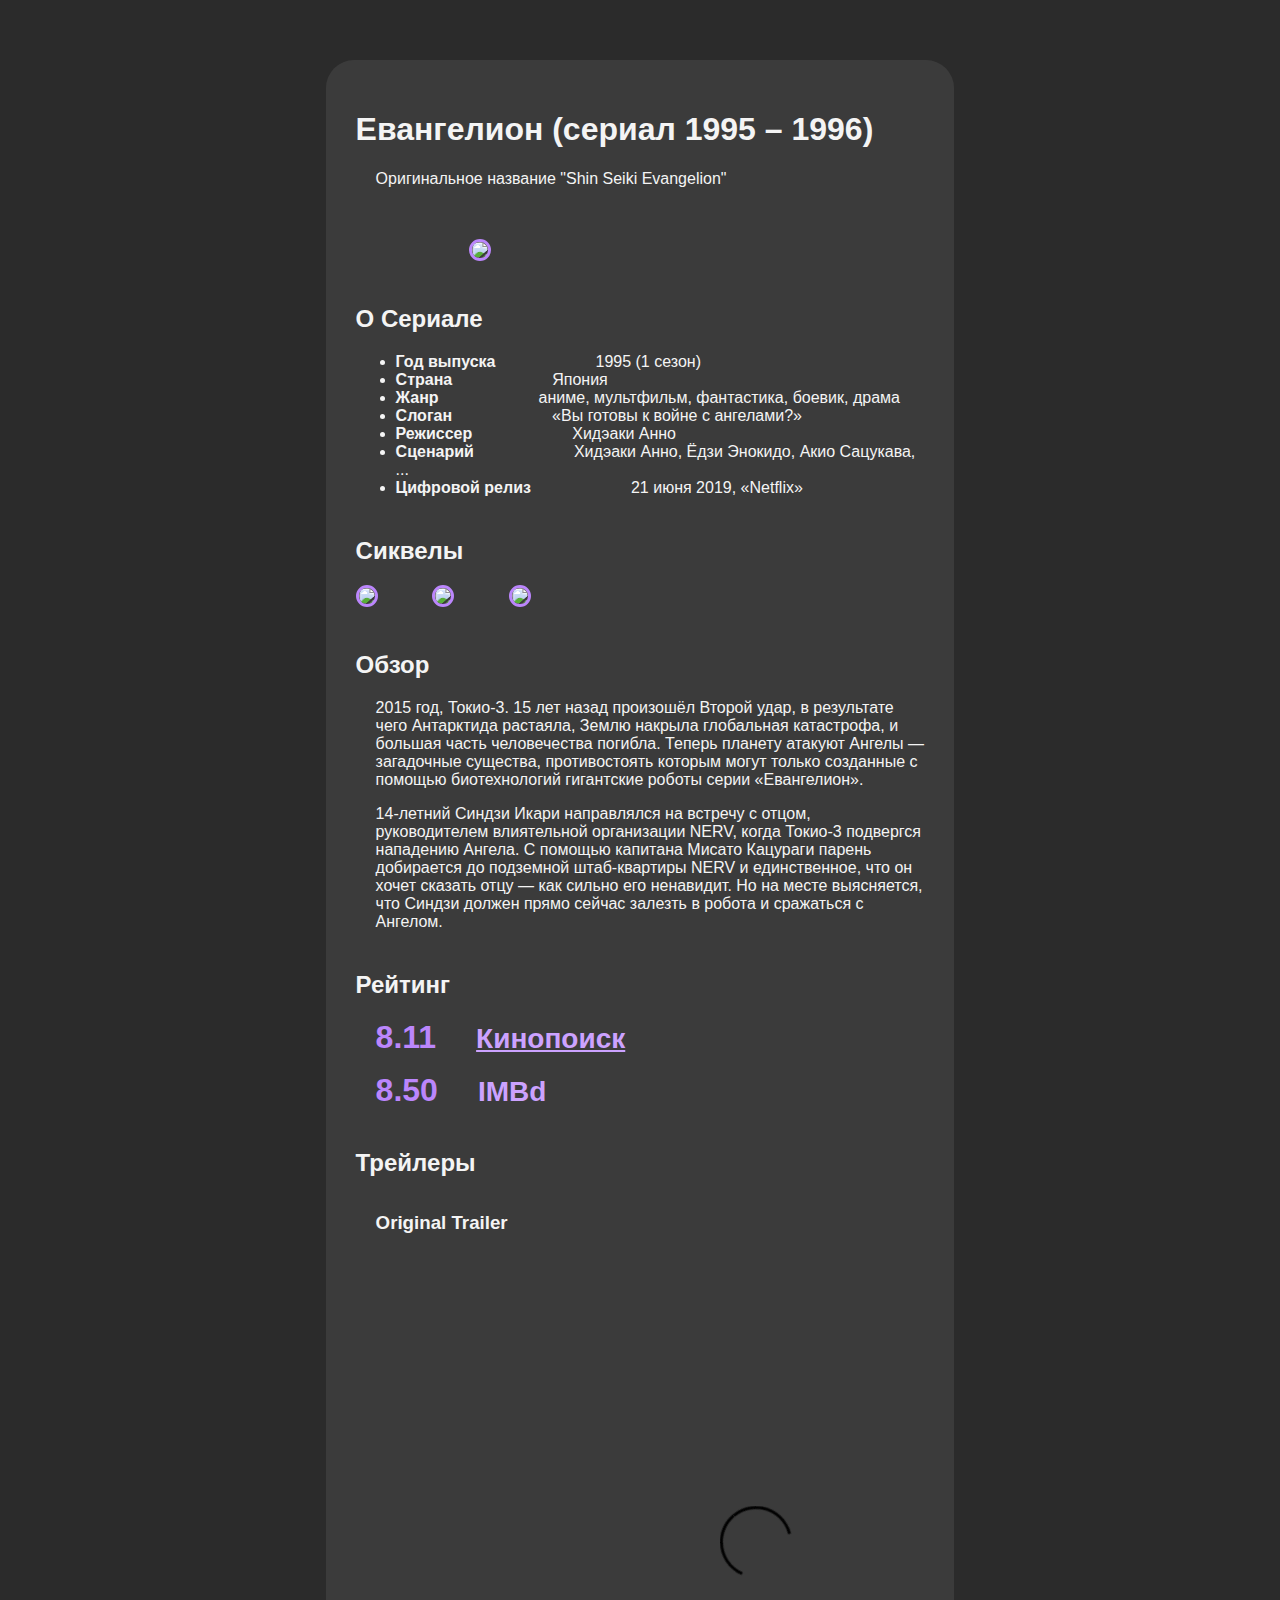
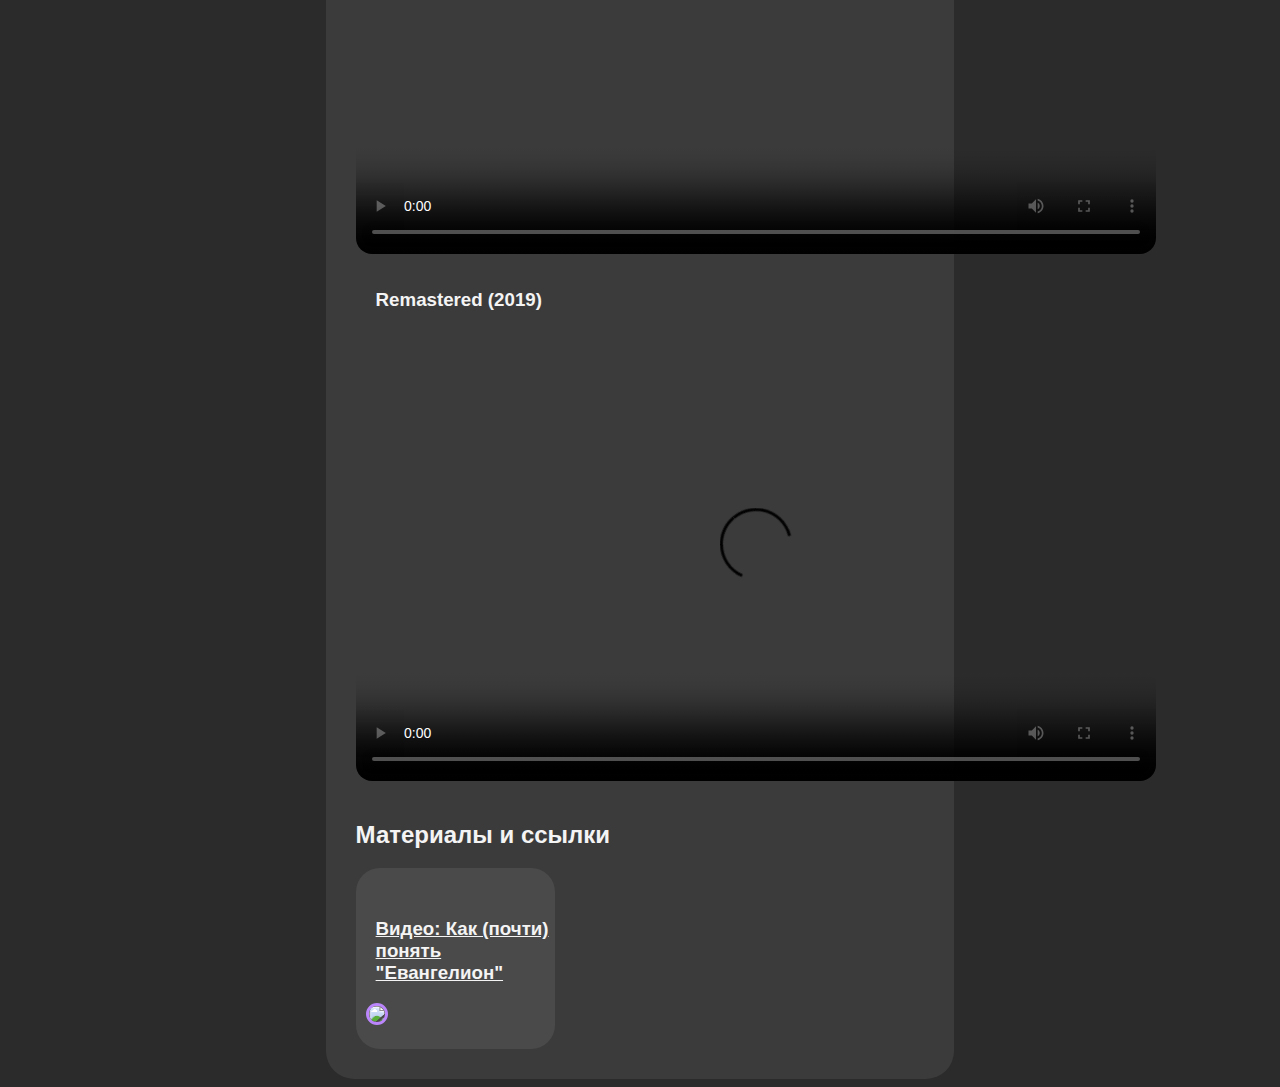
==== bebra.html @ 30009f8c "Add files via upload" ====
<!DOCTYPE html>
<html>
<head>
	<meta charset="utf-8">
	<title>Neon Genesis Evangelion</title>
	<link href="NiceBebra.css" rel="stylesheet">
</head>
<body>
	<div class="main">
		<h1>Евангелион (сериал 1995 – 1996)</h1>
		<p>Оригинальное название "Shin Seiki Evangelion"</p>

		<img src="media/poster.jpg" class="poster">

		<h2>О Сериале</h2>
		<ul>
			<li><b>Год выпуска</b><span class="listr">1995 (1 сезон)</span></li>
			<li><b>Страна</b><span class="listr">Япония</span></li>
			<li><b>Жанр</b><span class="listr">аниме, мультфильм, фантастика, боевик, драма</span></li>
			<li><b>Слоган</b><span class="listr">«Вы готовы к войне с ангелами?»</span></li>
			<li><b>Режиссер</b><span class="listr">Хидэаки Анно</span></li>
			<li><b>Сценарий</b><span class="listr">Хидэаки Анно, Ёдзи Энокидо, Акио Сацукава, ...</span></li>
			<li><b>Цифровой релиз</b><span class="listr">21 июня 2019, «Netflix»</span></li>
		</ul>

		<h2>Сиквелы</h2>
		<a href=""><img src="media/poster2.jpg" class="miniposter"></a>
		<a href=""><img src="media/poster3.jpg" class="miniposter"></a>
		<a href=""><img src="media/poster4.jpg" class="miniposter"></a>

		<h2>Обзор</h2>
		<p>
			2015 год, Токио-3. 15 лет назад произошёл Второй удар, в результате чего Антарктида растаяла, Землю накрыла глобальная катастрофа, и большая часть человечества погибла. Теперь планету атакуют Ангелы — загадочные существа, противостоять которым могут только созданные с помощью биотехнологий гигантские роботы серии «Евангелион».
		</p>
		<p>
			14-летний Синдзи Икари направлялся на встречу с отцом, руководителем влиятельной организации NERV, когда Токио-3 подвергся нападению Ангела. С помощью капитана Мисато Кацураги парень добирается до подземной штаб-квартиры NERV и единственное, что он хочет сказать отцу — как сильно его ненавидит. Но на месте выясняется, что Синдзи должен прямо сейчас залезть в робота и сражаться с Ангелом.
		</p>

		<h2>Рейтинг</h2>
		<p>
			<span class="rate">8.11</span><a href="https://www.kinopoisk.ru/series/95323/" class="l">Кинопоиск</a>
		</p>
		<p>
			<span class="rate">8.50</span><span class="l">IMBd</span>
		</p>

		<h2>Трейлеры</h2>
		<h3>Original Trailer</h3>
		<video width="800" height="600" autoplay controls loop poster="media/T1p.jpg">
	        <source src="media/Trailer1.mp4">
	    </video>
    	<h3>Remastered (2019)</h3>
	    <video width="800" height="450" autoplay controls loop poster="media/T2p.jpg">
	        <source src="media/Trailer2.mp4">
	    </video>
	    <h2>Материалы и ссылки</h2>
	    <div class="extra">
	    	<a href="https://youtu.be/eKX9UEnD5ug" target="_blank" class="nl">
			    <h3>Видео: Как (почти) понять "Евангелион"</h3>
			    <img src="media/ExPoster.jpg" class="exposter">
			</a>
	    </div>
	</div>
</body>
</html>
---- NiceBebra.css ----
body{
	background-color: #2B2B2B;
	color: #F4F4F4;
	font-family: sans-serif;
}
h2{
	margin-top: 40px;
}
h3{
	margin-top: 35px;
	margin-left: 20px;
	font-weight: bolder;
}
p{
	margin-left: 20px;
}

.main{
	width: 45%;
	margin-top: 60px;
	margin-right: auto;
	margin-left: auto;
	padding: 30px;
	background-color: rgba(255, 255, 255, 0.08);
	border-radius: 28px;
}
.poster{
	width: 60%;
	margin-left: 20%;
	margin-top: 35px;
	border-radius: 24px;
	border: solid 3px #BB86FC;
}

.listr{
	margin-left: 100px;
}
.miniposter{
	width: 20%;
	margin-right: 50px;
	border-radius: 14px;
	border: solid 3px #BB86FC;
}
.miniposter:hover{
	border-color: #CCA2FF;
}

.rate{
	color: #BB86FC;
	font-weight: bolder;
	font-size: 32px;
}

.l{
	color: #CCA2FF;
	margin-left: 40px;
	font-size: 28px;
	font-weight: bold;
}
video{
	display: block;
	margin-top: 20px;
	margin-left: auto;
	margin-right: auto;
	border-radius: 16px;
}
.exposter{
	width: 90%;
	border-radius: 20px;
	border: solid 3px #BB86FC;
	margin-left: 5%;
	margin-right: 5%;
}
.extra{
	width: 35%;
	background-color: rgba(255, 255, 255, 0.08);
	border-radius: 24px;
	padding-top: 15px;
	padding-bottom: 20px;
}
.extra:hover{
	background-color: rgba(255, 255, 255, 0.12);
}
.nl{
	font-style: normal;
	color: #F4F4F4;
}
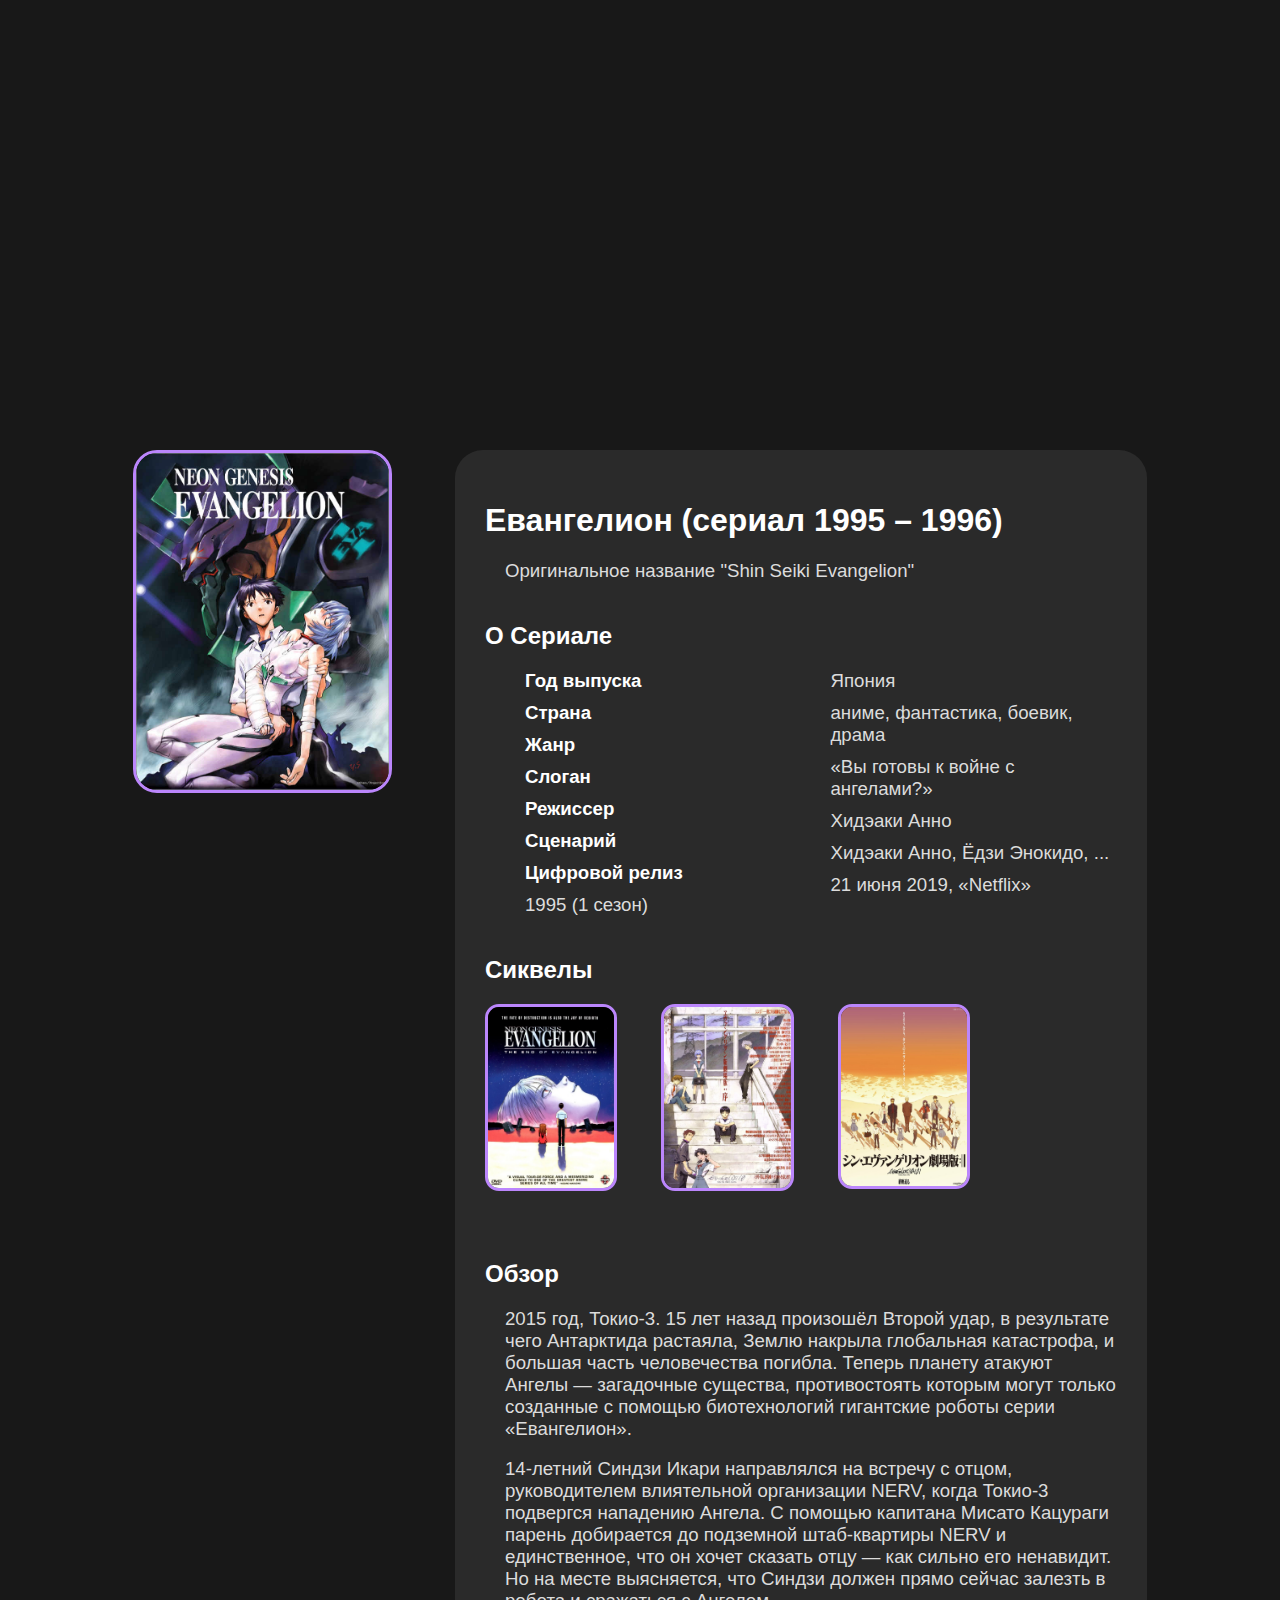
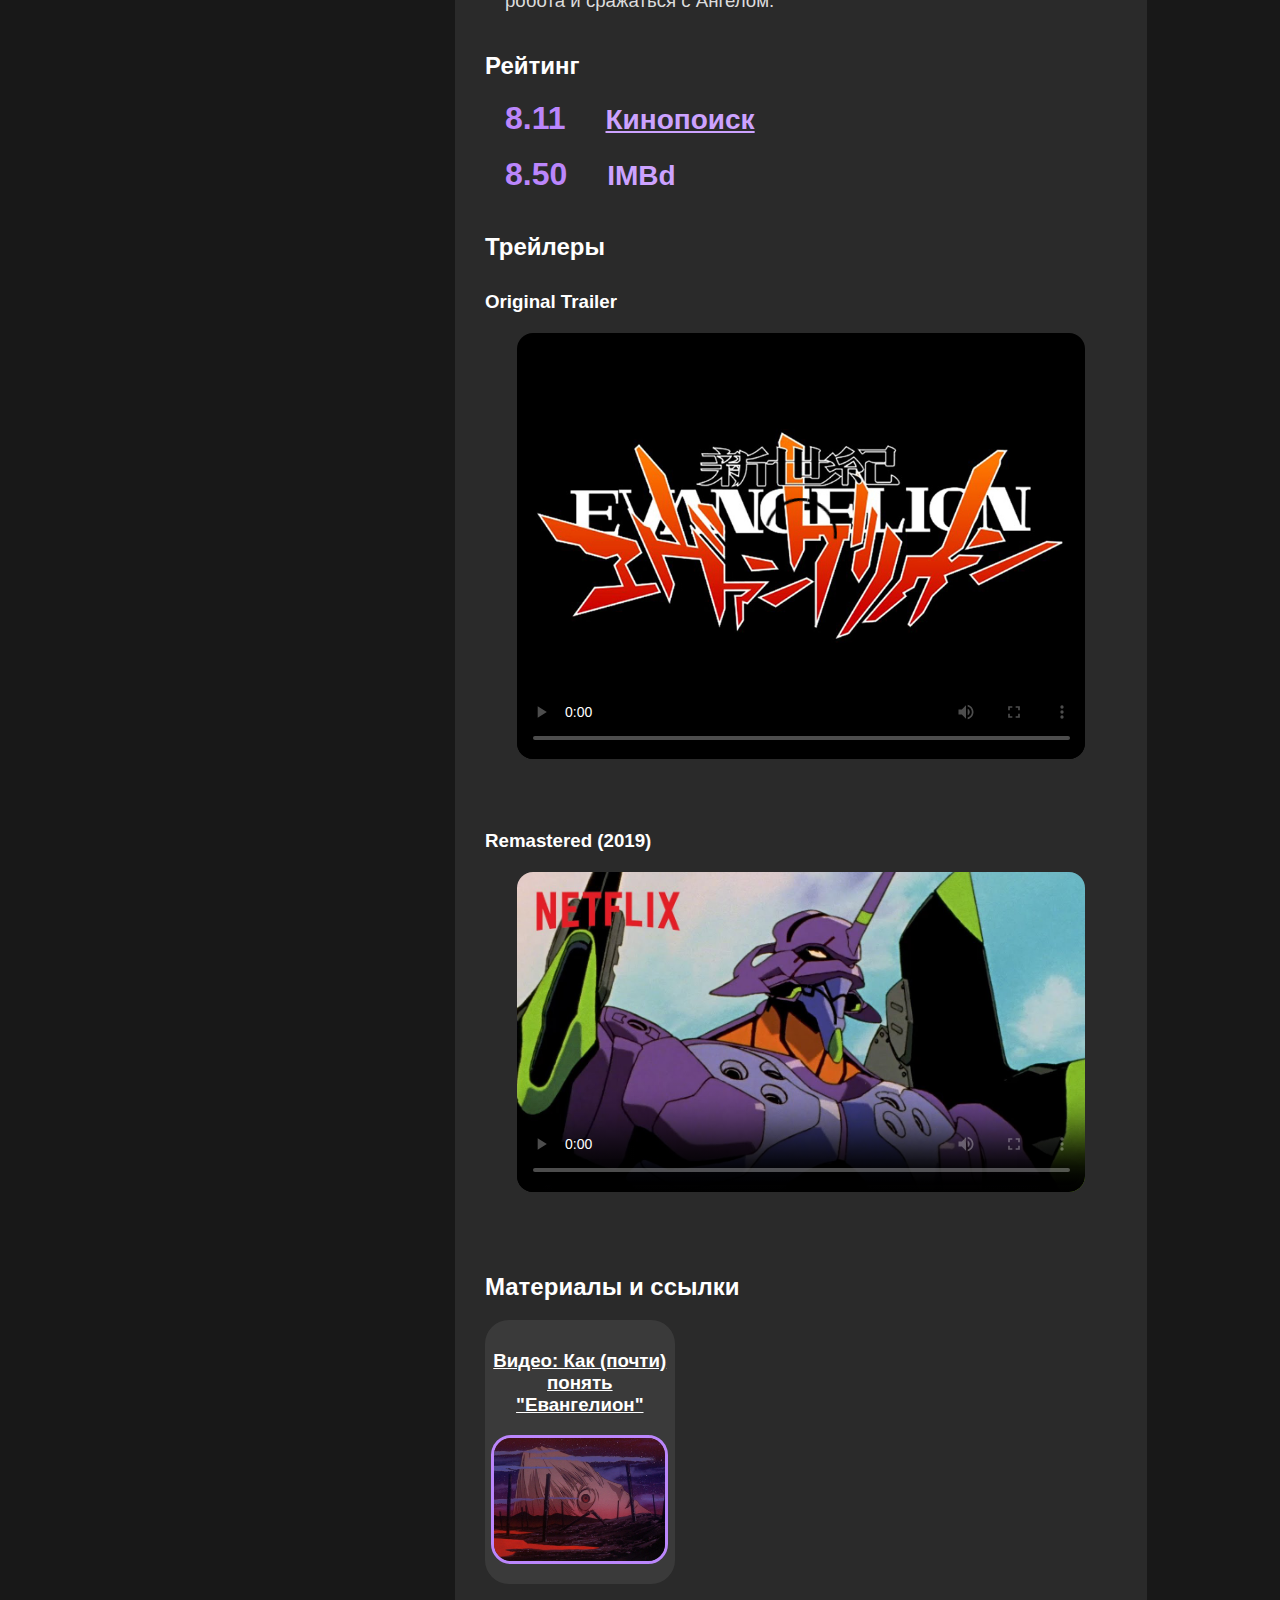
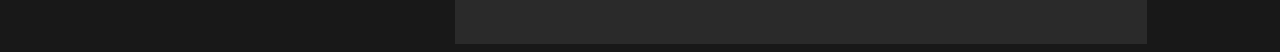
==== commit b7200f0d: "/media" ====
--- a/bebra.html
+++ b/bebra.html
@@ -6,60 +6,81 @@
 	<link href="NiceBebra.css" rel="stylesheet">
 </head>
 <body>
-	<div class="main">
-		<h1>Евангелион (сериал 1995 – 1996)</h1>
-		<p>Оригинальное название "Shin Seiki Evangelion"</p>
-
+	<div class="M">
 		<img src="media/poster.jpg" class="poster">
 
-		<h2>О Сериале</h2>
-		<ul>
-			<li><b>Год выпуска</b><span class="listr">1995 (1 сезон)</span></li>
-			<li><b>Страна</b><span class="listr">Япония</span></li>
-			<li><b>Жанр</b><span class="listr">аниме, мультфильм, фантастика, боевик, драма</span></li>
-			<li><b>Слоган</b><span class="listr">«Вы готовы к войне с ангелами?»</span></li>
-			<li><b>Режиссер</b><span class="listr">Хидэаки Анно</span></li>
-			<li><b>Сценарий</b><span class="listr">Хидэаки Анно, Ёдзи Энокидо, Акио Сацукава, ...</span></li>
-			<li><b>Цифровой релиз</b><span class="listr">21 июня 2019, «Netflix»</span></li>
-		</ul>
+		<div class="main">
+			<h1>Евангелион (сериал 1995 – 1996)</h1>
+			<p>Оригинальное название "Shin Seiki Evangelion"</p>
 
-		<h2>Сиквелы</h2>
-		<a href=""><img src="media/poster2.jpg" class="miniposter"></a>
-		<a href=""><img src="media/poster3.jpg" class="miniposter"></a>
-		<a href=""><img src="media/poster4.jpg" class="miniposter"></a>
+			<h2>О Сериале</h2>
+			<ul>
+				<li><b>Год выпуска</b></li>
+				<li><b>Страна</b></li>
+				<li><b>Жанр</b></li>
+				<li><b>Слоган</b></li>
+				<li><b>Режиссер</b></li>
+				<li><b>Сценарий</b></li>
+				<li><b>Цифровой релиз</b></li>
+				<li>1995 (1 сезон)</li>
+				<li>Япония</li>
+				<li>аниме, фантастика, боевик, драма</li>
+				<li>«Вы готовы к войне с ангелами?»</li>
+				<li>Хидэаки Анно</li>
+				<li>Хидэаки Анно, Ёдзи Энокидо, ...</li>
+				<li>21 июня 2019, «Netflix»</li>
+			</ul>
 
-		<h2>Обзор</h2>
-		<p>
-			2015 год, Токио-3. 15 лет назад произошёл Второй удар, в результате чего Антарктида растаяла, Землю накрыла глобальная катастрофа, и большая часть человечества погибла. Теперь планету атакуют Ангелы — загадочные существа, противостоять которым могут только созданные с помощью биотехнологий гигантские роботы серии «Евангелион».
-		</p>
-		<p>
-			14-летний Синдзи Икари направлялся на встречу с отцом, руководителем влиятельной организации NERV, когда Токио-3 подвергся нападению Ангела. С помощью капитана Мисато Кацураги парень добирается до подземной штаб-квартиры NERV и единственное, что он хочет сказать отцу — как сильно его ненавидит. Но на месте выясняется, что Синдзи должен прямо сейчас залезть в робота и сражаться с Ангелом.
-		</p>
+			<h2>Сиквелы</h2>
+			<div class="siq">
+				<a href="" class="miniposter"><img class="mp" src="media/poster2.jpg"></a>
+				<a href="" class="miniposter"><img class="mp" src="media/poster3.jpg"></a>
+				<a href="" class="miniposter"><img class="mp" src="media/poster4.jpg"></a>
+			</div>
 
-		<h2>Рейтинг</h2>
-		<p>
-			<span class="rate">8.11</span><a href="https://www.kinopoisk.ru/series/95323/" class="l">Кинопоиск</a>
-		</p>
-		<p>
-			<span class="rate">8.50</span><span class="l">IMBd</span>
-		</p>
+			<h2>Обзор</h2>
+			<p>
+				2015 год, Токио-3. 15 лет назад произошёл Второй удар, в результате чего Антарктида растаяла, Землю накрыла глобальная катастрофа, и большая часть человечества погибла. Теперь планету атакуют Ангелы — загадочные существа, противостоять которым могут только созданные с помощью биотехнологий гигантские роботы серии «Евангелион».
+			</p>
+			<p>
+				14-летний Синдзи Икари направлялся на встречу с отцом, руководителем влиятельной организации NERV, когда Токио-3 подвергся нападению Ангела. С помощью капитана Мисато Кацураги парень добирается до подземной штаб-квартиры NERV и единственное, что он хочет сказать отцу — как сильно его ненавидит. Но на месте выясняется, что Синдзи должен прямо сейчас залезть в робота и сражаться с Ангелом.
+			</p>
 
-		<h2>Трейлеры</h2>
-		<h3>Original Trailer</h3>
-		<video width="800" height="600" autoplay controls loop poster="media/T1p.jpg">
-	        <source src="media/Trailer1.mp4">
-	    </video>
-    	<h3>Remastered (2019)</h3>
-	    <video width="800" height="450" autoplay controls loop poster="media/T2p.jpg">
-	        <source src="media/Trailer2.mp4">
-	    </video>
-	    <h2>Материалы и ссылки</h2>
-	    <div class="extra">
-	    	<a href="https://youtu.be/eKX9UEnD5ug" target="_blank" class="nl">
-			    <h3>Видео: Как (почти) понять "Евангелион"</h3>
-			    <img src="media/ExPoster.jpg" class="exposter">
-			</a>
-	    </div>
+			<h2>Рейтинг</h2>
+			<p>
+				<span class="rate">8.11</span><a href="https://www.kinopoisk.ru/series/95323/" class="l">Кинопоиск</a>
+			</p>
+			<p>
+				<span class="rate">8.50</span><span class="l">IMBd</span>
+			</p>
+
+			<h2>Трейлеры</h2>
+			<h3>Original Trailer</h3>
+
+			<video width="90%" autoplay controls loop poster="media/T1p.jpg">
+		        <source src="media/Trailer1.mp4">
+		    </video>
+		    <p> </p>
+
+	    	<h3>Remastered (2019)</h3>
+
+		    <video width="90%" autoplay controls loop poster="media/T2p.jpg">
+		        <source src="media/Trailer2.mp4">
+		    </video>
+		    <p> </p>
+
+		    <h2>Материалы и ссылки</h2>
+		    <div class="extraP">
+
+			    <div class="extra">
+			    	<a href="https://youtu.be/eKX9UEnD5ug" target="_blank" class="nl">
+
+					    <h3>Видео: Как (почти) понять "Евангелион"</h3>
+					    <img src="media/ExPoster.jpg" class="exposter">
+					</a>
+			    </div>
+			</div>
+		</div>
 	</div>
 </body>
 </html>--- a/NiceBebra.css
+++ b/NiceBebra.css
@@ -1,47 +1,91 @@
 body{
-	background-color: #2B2B2B;
-	color: #F4F4F4;
+	background-color: #181818;
+	color: #fff;
 	font-family: sans-serif;
+	background-image: url(media/Header.jpg);
+	background-repeat: no-repeat;
+	background-size: 100%;
 }
-h2{
+
+h2 {
 	margin-top: 40px;
 }
-h3{
-	margin-top: 35px;
-	margin-left: 20px;
+
+h3 {
+	margin-top: 30px;
 	font-weight: bolder;
 }
-p{
+
+p {
 	margin-left: 20px;
+	color: #dcdcdc;
+	font-size: 14pt;
 }
 
-.main{
-	width: 45%;
-	margin-top: 60px;
-	margin-right: auto;
-	margin-left: auto;
+b {
+	color: #fff;
+}
+
+ul {
+	columns: 2;
+	color: #dcdcdc;
+	font-size: 14pt;
+	list-style: none;
+}
+
+li {
+	margin-bottom: 10px;
+}
+
+.M {
+	margin: 0;
+	display: flex;
+	flex-direction: row;
+	background: linear-gradient(rgba(0, 0, 0, 0), #181818, rgba(0, 0, 0, 0));
+	background-size: 100% 38.5%;
+	background-repeat: no-repeat;
+	justify-content: center;
+}
+
+.main {
+	width: 50%;
+	margin-top: 35%;
+	margin-left: 5%;
 	padding: 30px;
 	background-color: rgba(255, 255, 255, 0.08);
-	border-radius: 28px;
+	border-top-left-radius: 28px;
+	border-top-right-radius: 28px;
 }
-.poster{
-	width: 60%;
-	margin-left: 20%;
-	margin-top: 35px;
+
+.poster {
+	width: 20%;
+	height: 20%;
+	margin-top: 35%;
 	border-radius: 24px;
 	border: solid 3px #BB86FC;
 }
 
-.listr{
-	margin-left: 100px;
+.siq {
+	display: flex;
+	flex-direction: row;
+	flex-wrap: wrap;
+    justify-content: flex-start;
+
 }
-.miniposter{
+
+.miniposter {
 	width: 20%;
 	margin-right: 50px;
+	margin-bottom: 25px;
+}
+
+.mp {
+	width: 100%;
 	border-radius: 14px;
 	border: solid 3px #BB86FC;
 }
-.miniposter:hover{
+
+.mp:hover {
 	border-color: #CCA2FF;
 }
 
@@ -57,6 +101,7 @@
 	font-size: 28px;
 	font-weight: bold;
 }
+
 video{
 	display: block;
 	margin-top: 20px;
@@ -64,24 +109,38 @@
 	margin-right: auto;
 	border-radius: 16px;
 }
+
 .exposter{
 	width: 90%;
 	border-radius: 20px;
 	border: solid 3px #BB86FC;
-	margin-left: 5%;
-	margin-right: 5%;
 }
+
+.extraP {
+	display: flex;
+	flex-direction: row;
+	flex-wrap: wrap;
+}
+
 .extra{
-	width: 35%;
+	width: 30%;
 	background-color: rgba(255, 255, 255, 0.08);
 	border-radius: 24px;
-	padding-top: 15px;
 	padding-bottom: 20px;
+	margin-bottom: 30px;
+	margin-right: 30px;
 }
+
 .extra:hover{
 	background-color: rgba(255, 255, 255, 0.12);
 }
+
 .nl{
+	display: flex;
+	flex-direction: column;
+	justify-content: center;
 	font-style: normal;
-	color: #F4F4F4;
+	color: #fff;
+	text-align: center;
+	align-items: center;
 }